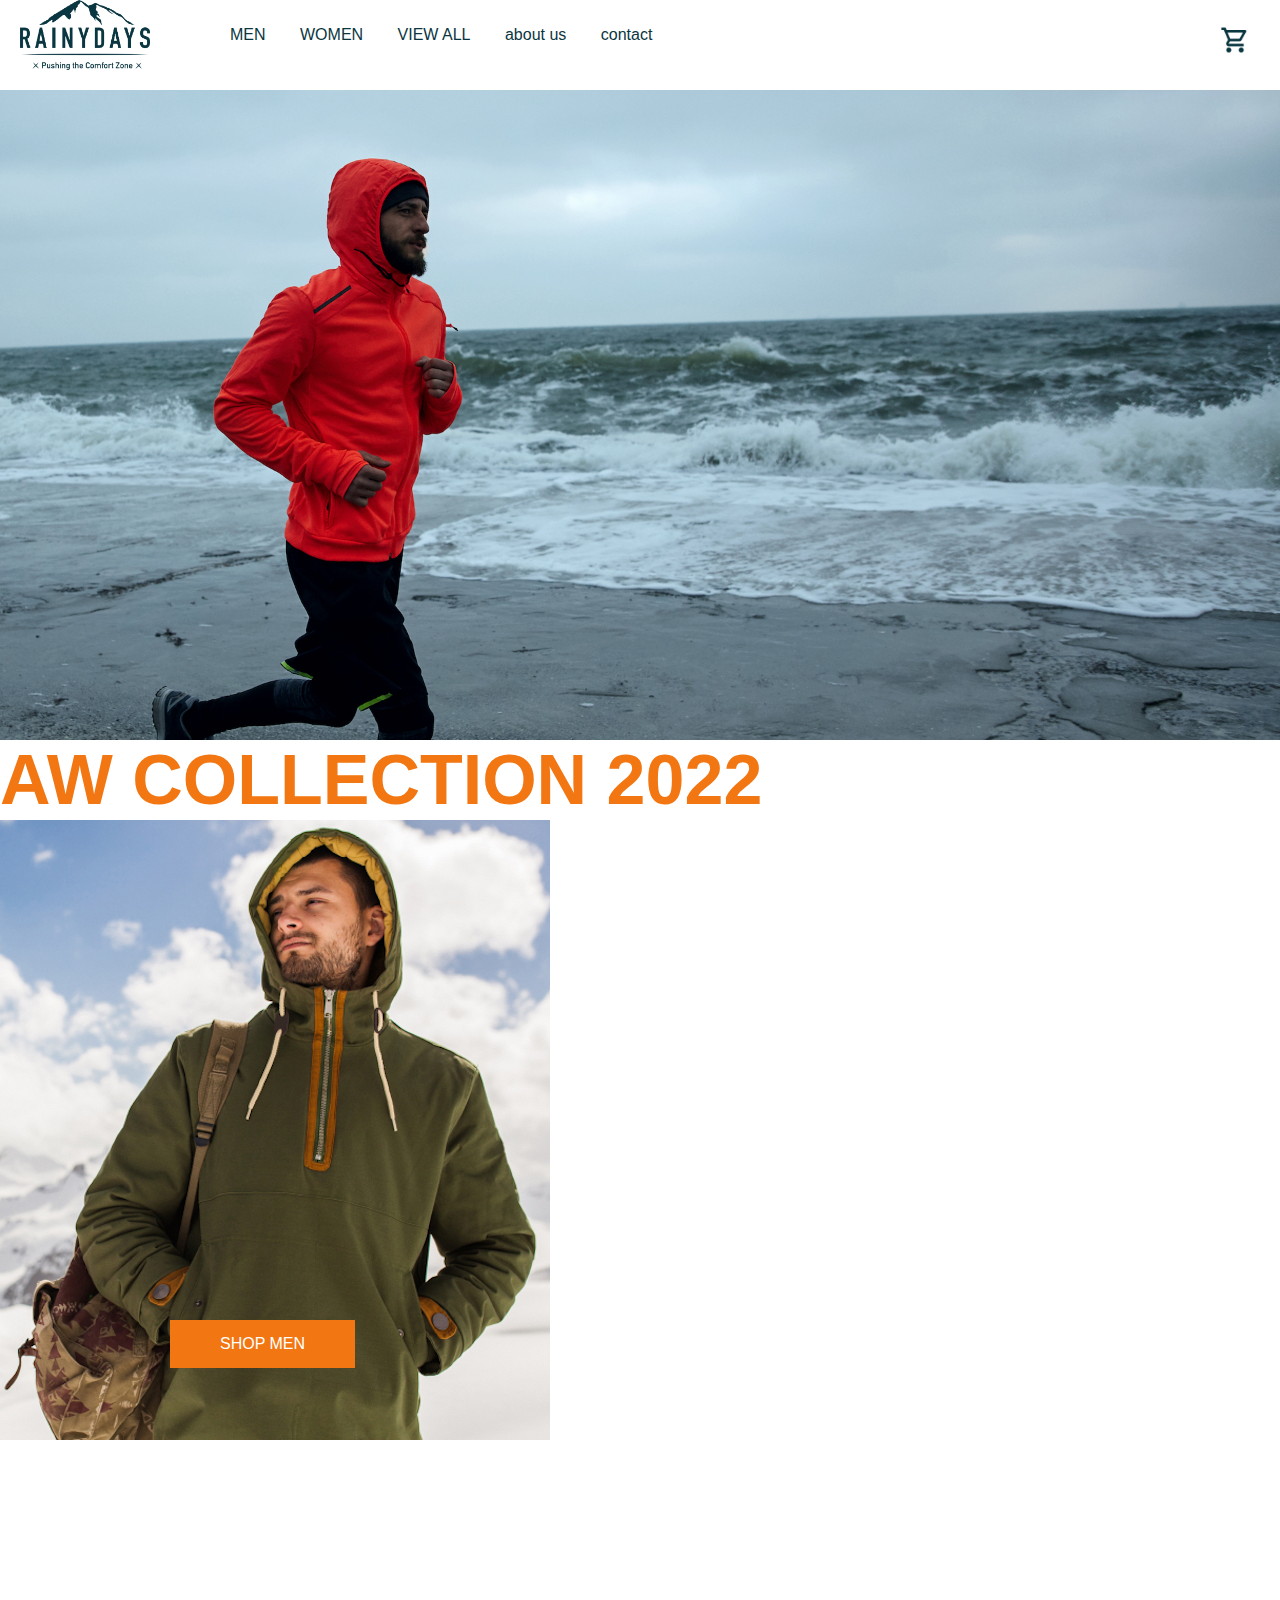
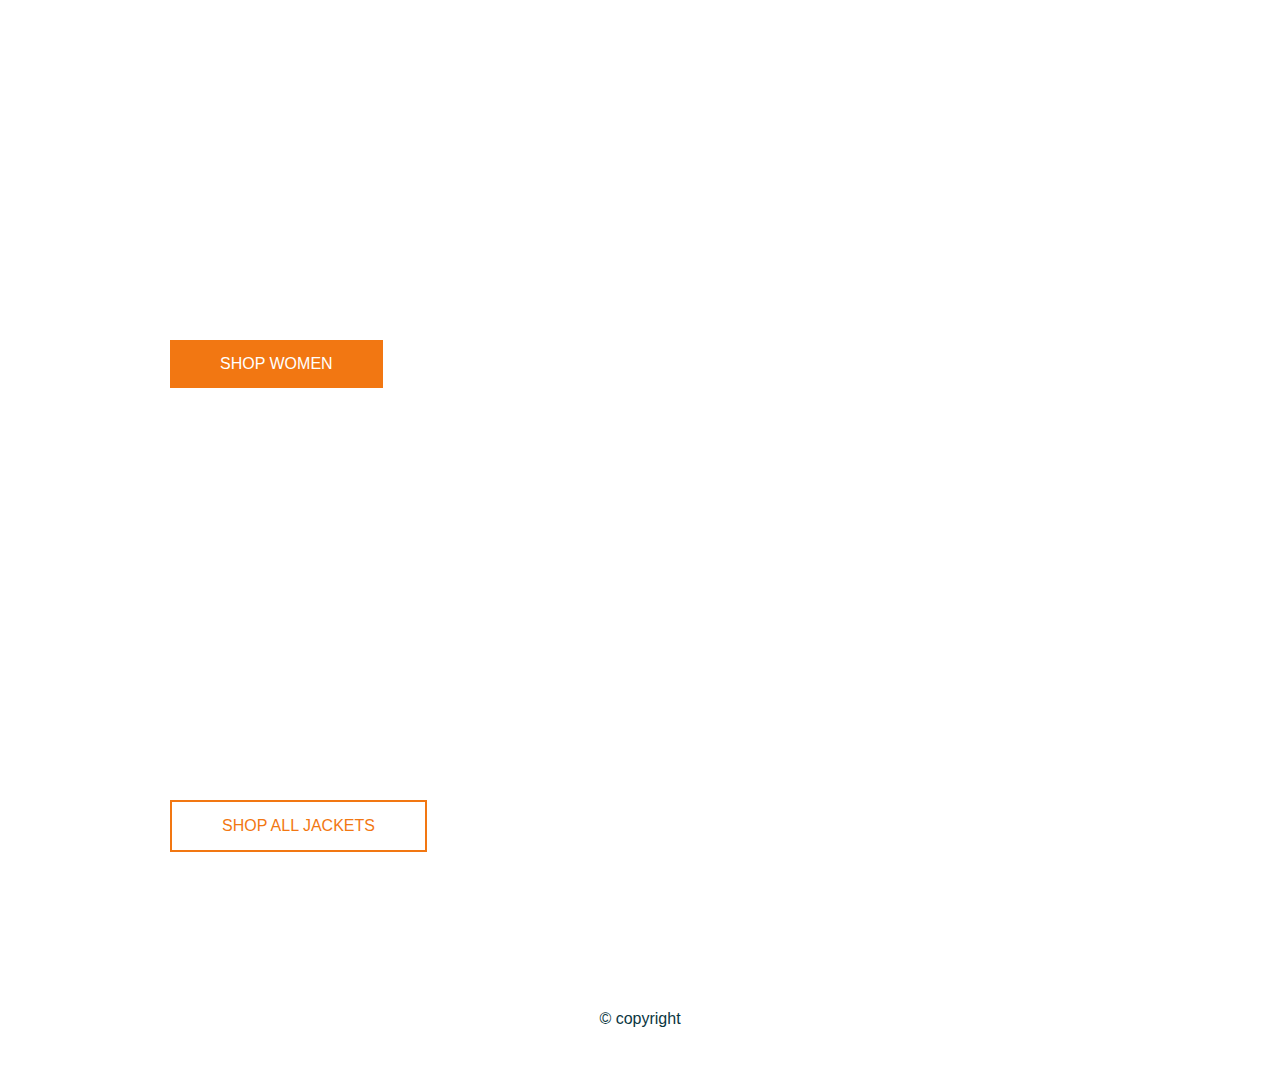
==== index.html @ 56044713 "added variables to stylesheet" ====
<!DOCTYPE html>
<html lang="en">
  <head>
    <meta charset="UTF-8" />
    <meta name="viewport" content="width=device-width, initial-scale=1.0" />
    <meta name="description" content="The homepage of Rainydays." />
    <link href="/css/index.css" rel="stylesheet" />

    <title>Rainydays | Home</title>
  </head>
  <body>
    <header class="smallheader">
      <input type="checkbox" id="menu-checkbox" />
      <label for="menu-checkbox" class="burgericon"></label>
        <div class="menu-line"></div>
        <div class="menu-line"></div>
        <div class="menu-line"></div>
      </div>
        <a class="nav-cart bigcart" href="shoppingcart.html"></a></nav>
             <a class="logosmall" href="index.html"></div>

      </div>
    </label>
      <nav class="navbar-big">
        <div>
          <a class="navlogo" href="index.html"></a>

        </div>
        <ul>
          <li><a class="logobar" href="men.html">MEN</a></li>
          <li><a class="logobar" href="women.html">WOMEN</a></li>
          <li><a class="logobar" href="alljackets.html">VIEW ALL</a></li>
          <li><a class="logobar" href="aboutus.html">about us</a></li>
          <li><a class="logobar" href="contact.html">contact</a></li>
        </ul>
      </nav>
    </header>
    <main>
      <section class="hero herosmall">
        <div class="hero-content">
          <a href="men.html" class="cta_hero1">SHOP MEN</a>
          <a href="women.html" class="cta_hero2">SHOP WOMEN</a>
        </div>
      </section>

      <h1>AW COLLECTION 2022</h1>
      <section class="container1">
        <div class="shop--men">
          <a href="men.html" class="cta__shop">SHOP MEN</a>
        </div>
        <div class="shop--women">
          <a href="women.html" class="cta__shop">SHOP WOMEN</a>
        </div>
        <div class="shop--all">
          <a href="alljackets.html" class="cta__shop small">SHOP ALL JACKETS</a>
        </div>
      </section>
    </main>
    <footer>&copy; copyright</footer>
  </body>
</html>
---- css/index.css ----
@font-face {
  font-family: "JejuGothic";
  src: url("../fonts/JejuGothic/jejugothic/JejuGothic-Regular.ttf")
    format("truetype");
}

ul {
  list-style-type: none;
}

nav li {
  display: inline-block;
  padding: 10px 30px 0px 0px;
}

nav {
  display: flex;
  overflow: auto;
  width: 100%;
}

header {
  font-size: 1rem;
  background-color: var(--white);
  min-width: var(--min-width);
  height: 90px;
  top: 10px;
}

header a {
  /*links in header*/
  color: var(--blue);
  background-color: var(--white);
  text-decoration: none;
}

nav a:hover {
  color: var(--orange);
}

.current {
  color: var(--orange);
}

.bigcart {
  background-image: url("../icons/icons8-shopping-cart-72\(@3x\).png");
  background-repeat: no-repeat;
  background-size: cover;
  height: 30px;
  width: 30px;
  position: absolute;
  right: 30px;
  top: 25px;
}

body {
  font-family: "JejuGothic", "Segoe UI", Tahoma, Geneva, Verdana, sans-serif;
  margin: 0px;
}

/*Home page - hero*/

.hero {
  background-image: url("../images/hero1.jpg");
  background-size: cover;
  background-repeat: none;
  height: 650px;
  min-width: 100%;
}

h1 {
  font-size: 70px;
  color: #f27712;
  min-width: 100%;
  margin: var(--margin);
}

.cta__shop,
.cta {
  /*cta for all cta-buttons*/
  background-color: #f27712;
  color: #fff;
  text-decoration: none;
  font-size: 1em;
  padding: 15px 50px 15px 50px;
}

.cta__shop {
  /*shop men women*/
  display: inline-block;
  margin-top: 500px;
  margin-left: 170px;
}

.container1 {
  width: 100%;
}

.shop--men {
  background-image: url("../images/menshop.jpg");
  background-repeat: var(--background-repeat);
  min-width: var(--min-width);
  height: 620px;
}

.shop--women {
  background-image: url("../images/womenshop_resized.png");
  background-repeat: var(--background-repeat);
  min-width: var(--min-width);
  height: 620px;
}

.shop--all {
  background-image: url("../images/alljackets1.jpg");
  background-size: cover;
  background-repeat: no-repeat;
  min-width: var(--min-width);
  height: 450px;
  margin: 10px 0px 50px 0px;
}

.small {
  margin-top: 330px;
  background-color: var(--white);
  color: var(--orange);
  border-style: solid;
  border-width: 0.3ch;
}

footer {
  display: block;
  max-width: 100%;
  padding: 40px;
  text-align: center;
  background-color: var(--white);
  color: var(--blue);
}

:root {
  --background-size: cover;
  --background-repeat: no-repeat;
  --height: 650px;
  --min-width: 100%;
  --min-height: auto;
  --blue: #0a3641;
  --white: #fff;
  --orange: #f27712;
}

/*mens productlist*/

.hero-mens {
  background-image: url("../images/menshop.jpg");
  background-size: var(--cover);
  background-repeat: var(--none);
  height: var(--height);
  min-width: var(--min-width);
}

.hero-womens {
  background-image: url("../images/womenshop_resized.png");
  background-size: var(--cover);
  background-repeat: var(--none);
  height: var(--height);
  min-width: var(--min-width);
}

.hero-alljackets {
  background-image: url("../images/products-all.jpg");
  background-size: contain;
  background-repeat: var(--none);
  height: var(--height);
  min-width: var(--min-width);
}

.productlist {
  display: grid;
  grid-template-columns: repeat(3, 1fr);
  gap: 1rem;
  max-width: 1000px;
  margin: 10px;
}

.mens-productlist h1 {
  grid-column: -1/1;
}

.mens-productlist img {
  min-width: var(--min-width);
  min-height: var(--min-height);
}

.flex-jacket {
  background-color: var(--white);
  width: 300px;
  height: 500px;
  border-style: groove;
  border-color: #0a36411c;
  padding: 20px;
}

.product-info {
  display: flex;
  margin: 0px 20px 30px 0px;
}

.view-button {
  padding: 15px 50px 15px 50px;
  display: inline-block;
  margin: 10px 40px 10px;
}

.product-info h2 {
  font-size: 16px;
  margin: 0px;
}

p {
  position: absolute;
  font-size: 12px;
  padding: 15px 0px;
}

/*mobile screen*/

@media screen and (max-width: 600px) {
  nav,
  #menu-checkbox {
    /*hamburger hidden menu*/
    display: none;
    position: fixed;
    background-color: var(--white);
  }

  #menu-checkbox:checked ~ nav {
    display: block;
    padding: 10px 30px 30px 30px;
    text-align: left;
  }

  nav {
    display: absolute;
    left: 0px;
    width: 200px;
    position: fixed;
  }

  nav a {
    display: block;
    background-color: var(--white);
    text-decoration: none;
    width: 100%;
    color: var(--blue);
  }

  /*burger-menu, logo, cart */
  .smallheader {
    position: fixed;
    padding: 10px 10px 20px 20px;
    height: 50px;
  }

  .burgericon {
    padding: 20px 10px;
  }

  .menu-line {
    /*burger menu*/
    width: 20px;
    height: 3px;
    background-color: var(--blue);
    margin-bottom: 4px;
    position: flex;
    display: block;
  }

  .nav-cart {
    background-image: url("../icons/icons8-shopping-cart-72\(@3x\).png");
    background-repeat: var(--background-repeat);
    background-size: var(--background-size);
    height: 30px;
    width: 30px;
    position: absolute;
    max-width: 100%;
    right: 90px;
    top: 25px;
  }

  .logosmall {
    background-image: url("../icons/RainyDays_logo1.png");
    background-color: var(--white);
    background-size: contain;
    background-repeat: var(--background-repeat);
    position: fixed;
    height: 70px;
    width: 100px;
    left: 190px;
    top: 20px;
  }

  .herosmall {
    background-image: url("../images/hero-small.jpg");
    min-height: 750px;
    min-width: var(--min-width);
  }

  .hero-content {
    display: block;
    top: 100px;
  }

  .cta_hero1 {
    background-color: #ffffff90;
    color: var(--blue);
    text-decoration: none;
    font-size: 1em;
    border-style: solid;
    border-color: var(--white);
    display: inline-block;
    padding: 20px 75px 20px 75px;
    margin: 600px 0px 0px 70px;
  }

  .cta_hero2 {
    background-color: #ffffff90;
    color: var(--blue);
    text-decoration: none;
    border-style: solid;
    border-color: var(--white);
    display: inline-block;
    font-size: 1em;
    padding: 20px 60px 20px 60px;
    margin: 20px 0px 0px 70px;
  }
}

/*mens jackets mobile*/

@media screen and (max-width: 600px) {
  .small-productlist {
    display: grid;
    grid-template-columns: repeat(1, 1fr);
    gap: 1rem;
    max-width: 100%;
    margin: 30px 0px 20px;
    padding: 60px;
  }
}

/*DESKTOP*/

@media (min-width: 600px) {
  /*navigation*/

  .navbar-big {
    background-color: var(--white);
    display: flex;
  }

  .navlogo {
    background-image: url("../icons/RainyDays_logo1.png");
    background-color: var(--white);
    background-size: contain;
    background-repeat: var(--background-repeat);
    height: 70px;
    width: 150px;
    margin: 0px 20px 0px;
  }

  .logosmall,
  .menu-line,
  .cta_hero1,
  .cta_hero2,
  #menu-checkbox,
  .hamburger-icon {
    display: none;
  }

  nav a {
    /*hover links*/
    display: block;
    min-width: var(--min-width);
  }
}
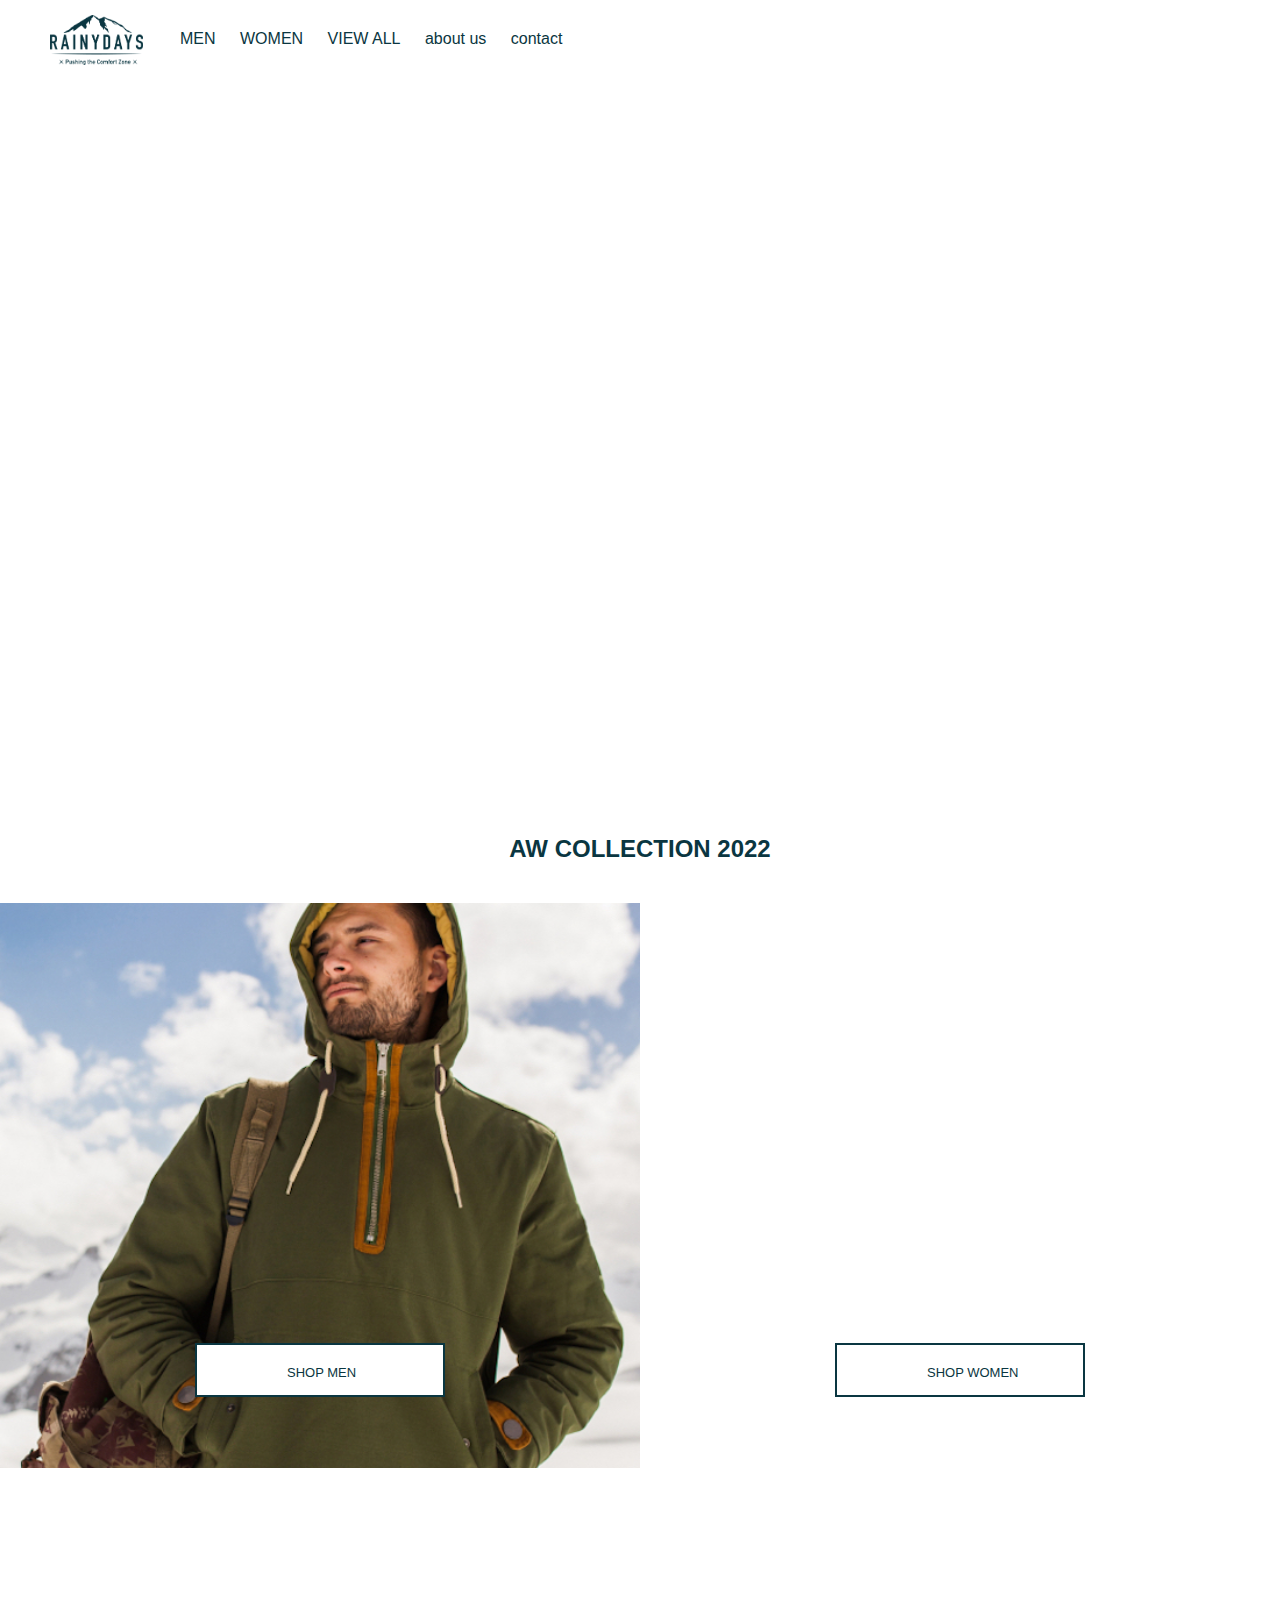
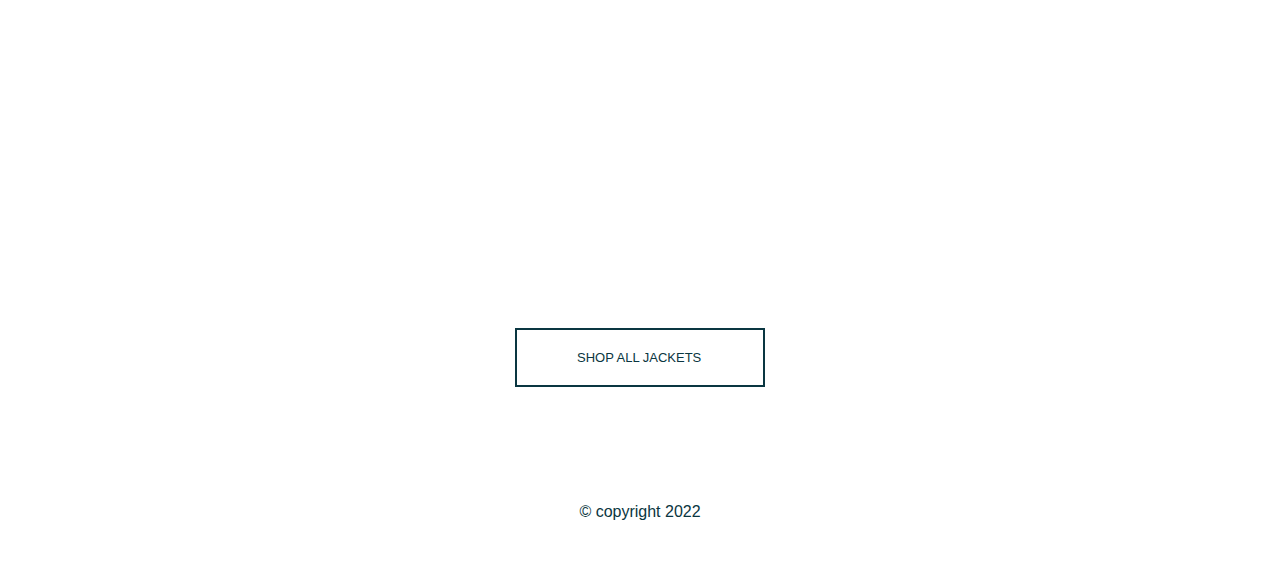
==== commit c3a94413: "update from review: center align titles" ====
--- a/index.html
+++ b/index.html
@@ -3,59 +3,56 @@
   <head>
     <meta charset="UTF-8" />
     <meta name="viewport" content="width=device-width, initial-scale=1.0" />
-    <meta name="description" content="The homepage of Rainydays." />
+    <meta name="description" content="The homepage of Rainydays" />
     <link href="/css/index.css" rel="stylesheet" />
 
     <title>Rainydays | Home</title>
   </head>
   <body>
-    <header class="smallheader">
-      <input type="checkbox" id="menu-checkbox" />
+    <header id="header-container" class="smallheader">
+      <input type="checkbox" id="menu-checkbox" />           
       <label for="menu-checkbox" class="burgericon"></label>
         <div class="menu-line"></div>
         <div class="menu-line"></div>
         <div class="menu-line"></div>
-      </div>
-        <a class="nav-cart bigcart" href="shoppingcart.html"></a></nav>
-             <a class="logosmall" href="index.html"></div>
-
-      </div>
-    </label>
-      <nav class="navbar-big">
-        <div>
-          <a class="navlogo" href="index.html"></a>
-
+</label> 
+<a class="logosmall" href="index.html"></a>        
+<a class="small-cart" href="../Rainydays_website_CA/ckeckout.html"></a>     
+      <nav id="navbar-main" class="navbar-small"> 
+        <div class="logo-container">
+          <a class="navlogo navlogo-big" href="index.html"></a>
         </div>
-        <ul>
-          <li><a class="logobar" href="men.html">MEN</a></li>
-          <li><a class="logobar" href="women.html">WOMEN</a></li>
-          <li><a class="logobar" href="alljackets.html">VIEW ALL</a></li>
-          <li><a class="logobar" href="aboutus.html">about us</a></li>
-          <li><a class="logobar" href="contact.html">contact</a></li>
+        <ul class="ul-big">
+          <li><a  href="men.html">MEN</a></li>
+          <li><a  href="women.html">WOMEN</a></li>
+          <li><a  href="alljackets.html">VIEW ALL</a></li>
+          <li><a  href="aboutus.html">about us</a></li>
+          <li><a  href="contact.html">contact</a></li>
         </ul>
       </nav>
     </header>
-    <main>
-      <section class="hero herosmall">
-        <div class="hero-content">
-          <a href="men.html" class="cta_hero1">SHOP MEN</a>
-          <a href="women.html" class="cta_hero2">SHOP WOMEN</a>
+    <main> 
+     <div class="slider-container">
+      <div class="slide slidebig" id="slide-1"></div>
+      <div class="slide slidebig" id="slide-2"></div>
+      <div class="slide slidebig" id="slide-3"></div> 
+          </div>
+      <div class="title">
+        <h1>AW COLLECTION 2022</h1>
+      </div>    
+      <section class="container1 big-container1">
+        <div class="shop--men shop-big1">
+          <a href="men.html" class="cta-shop big-ctashop cta-small">SHOP MEN</a>
         </div>
-      </section>
-
-      <h1>AW COLLECTION 2022</h1>
-      <section class="container1">
-        <div class="shop--men">
-          <a href="men.html" class="cta__shop">SHOP MEN</a>
-        </div>
-        <div class="shop--women">
-          <a href="women.html" class="cta__shop">SHOP WOMEN</a>
-        </div>
-        <div class="shop--all">
-          <a href="alljackets.html" class="cta__shop small">SHOP ALL JACKETS</a>
-        </div>
-      </section>
+        <div class="shop--women shop-big2">
+          <a href="women.html" class="cta-shop big-ctashop cta-small">SHOP WOMEN</a>
+        </div> 
+      </section>  
+        <div class="shop--all shop-big3">
+          <a href="alljackets.html" class="cta-shop shopall-big cta-small">SHOP ALL JACKETS</a>
+        </div> 
+      
     </main>
-    <footer>&copy; copyright</footer>
+    <footer id="main-footer">&copy; copyright 2022</footer>
   </body>
 </html>
--- a/css/index.css
+++ b/css/index.css
@@ -2,138 +2,6 @@
   font-family: "JejuGothic";
   src: url("../fonts/JejuGothic/jejugothic/JejuGothic-Regular.ttf")
     format("truetype");
-}
-
-ul {
-  list-style-type: none;
-}
-
-nav li {
-  display: inline-block;
-  padding: 10px 30px 0px 0px;
-}
-
-nav {
-  display: flex;
-  overflow: auto;
-  width: 100%;
-}
-
-header {
-  font-size: 1rem;
-  background-color: var(--white);
-  min-width: var(--min-width);
-  height: 90px;
-  top: 10px;
-}
-
-header a {
-  /*links in header*/
-  color: var(--blue);
-  background-color: var(--white);
-  text-decoration: none;
-}
-
-nav a:hover {
-  color: var(--orange);
-}
-
-.current {
-  color: var(--orange);
-}
-
-.bigcart {
-  background-image: url("../icons/icons8-shopping-cart-72\(@3x\).png");
-  background-repeat: no-repeat;
-  background-size: cover;
-  height: 30px;
-  width: 30px;
-  position: absolute;
-  right: 30px;
-  top: 25px;
-}
-
-body {
-  font-family: "JejuGothic", "Segoe UI", Tahoma, Geneva, Verdana, sans-serif;
-  margin: 0px;
-}
-
-/*Home page - hero*/
-
-.hero {
-  background-image: url("../images/hero1.jpg");
-  background-size: cover;
-  background-repeat: none;
-  height: 650px;
-  min-width: 100%;
-}
-
-h1 {
-  font-size: 70px;
-  color: #f27712;
-  min-width: 100%;
-  margin: var(--margin);
-}
-
-.cta__shop,
-.cta {
-  /*cta for all cta-buttons*/
-  background-color: #f27712;
-  color: #fff;
-  text-decoration: none;
-  font-size: 1em;
-  padding: 15px 50px 15px 50px;
-}
-
-.cta__shop {
-  /*shop men women*/
-  display: inline-block;
-  margin-top: 500px;
-  margin-left: 170px;
-}
-
-.container1 {
-  width: 100%;
-}
-
-.shop--men {
-  background-image: url("../images/menshop.jpg");
-  background-repeat: var(--background-repeat);
-  min-width: var(--min-width);
-  height: 620px;
-}
-
-.shop--women {
-  background-image: url("../images/womenshop_resized.png");
-  background-repeat: var(--background-repeat);
-  min-width: var(--min-width);
-  height: 620px;
-}
-
-.shop--all {
-  background-image: url("../images/alljackets1.jpg");
-  background-size: cover;
-  background-repeat: no-repeat;
-  min-width: var(--min-width);
-  height: 450px;
-  margin: 10px 0px 50px 0px;
-}
-
-.small {
-  margin-top: 330px;
-  background-color: var(--white);
-  color: var(--orange);
-  border-style: solid;
-  border-width: 0.3ch;
-}
-
-footer {
-  display: block;
-  max-width: 100%;
-  padding: 40px;
-  text-align: center;
-  background-color: var(--white);
-  color: var(--blue);
 }
 
 :root {
@@ -142,19 +10,246 @@
   --height: 650px;
   --min-width: 100%;
   --min-height: auto;
+  --max-height: auto;
+  --max-width: 100%;
   --blue: #0a3641;
   --white: #fff;
-  --orange: #f27712;
-}
-
-/*mens productlist*/
-
-.hero-mens {
+  --green: #a99e66;
+  --border-style: groove;
+  --box-sizing: border-box;
+  --text-decoration: none;
+}
+
+/*Hover effect from https://stackoverflow.com/questions/13781208/making-ahref-from-a-div*/
+
+ul {
+  list-style-type: none;
+  margin: 20px 0px 0px 0px;
+}
+
+#navbar-main {
+  background-color: var(--white);
+  box-sizing: var(--box-sizing);
+  position: fixed;
+  padding-bottom: 10px;
+}
+
+li {
+  display: inline-block;
+  padding: 10px 20px 0px 0px;
+}
+
+nav {
+  left: 0px;
+  position: fixed;
+  display: flex;
+  width: var(--min-width);
+}
+
+#header-container {
+  font-size: 1rem;
+  box-sizing: border-box;
+  width: 100%;
+  max-height: 10px;
+}
+
+header {
+  background-color: var(--white);
+  min-height: 85px;
+  min-width: var(--min-width);
+}
+
+header a {
+  /*links in header*/
+  color: var(--blue);
+  text-decoration: var(--text-decoration);
+}
+
+nav a:hover {
+  color: var(--green);
+}
+
+.current {
+  color: var(--green);
+}
+
+body {
+  font-family: "JejuGothic", "Segoe UI", Tahoma, Geneva, Verdana, sans-serif;
+  margin: auto;
+  max-width: var(--max-width);
+}
+
+h1 {
+  box-sizing: var(--box-sizing);
+  display: inline-block;
+  text-align: center;
+  font-size: 1.5em;
+  color: var(--blue);
+  padding: 10px;
+}
+
+/*Home page - hero*/
+
+/*slider learned from css-tricks*/
+
+.slider-container {
+  max-width: var(--max-width);
+  height: 700px;
+  display: flex;
+  overflow-y: auto;
+  scroll-snap-type: x mandatory;
+}
+
+.slide {
+  max-width: var(--max-width);
+  flex-shrink: 0;
+  height: 600px;
+  scroll-snap-align: start;
+  margin-top: 70px;
+}
+
+#slide-1 {
+  background-image: url("../images/manrunning.jpg");
+  background-size: var(--background-size);
+  background-repeat: var(--background-repeat);
+  box-sizing: var(--box-sizing);
+  height: 700px;
+  background-position: top 0px right 85%;
+  width: 100%;
+}
+
+#slide-2 {
+  background-image: url("../images/hero-2.jpg");
+  background-size: cover;
+  background-repeat: var(--background-repeat);
+  box-sizing: var(--box-sizing);
+  height: 700px;
+  background-position: bottom 0px left 10%;
+  width: 100%;
+}
+
+#slide-3 {
+  background-image: url("../images/hero-3.jpg");
+  background-size: cover;
+  background-repeat: var(--background-repeat);
+  box-sizing: var(--box-sizing);
+  height: 700px;
+  background-position: bottom 80% right 10%;
+  width: 100%;
+}
+
+.view-button,
+.cta-shop,
+.cta {
+  /*cta for all cta-buttons*/
+  background-color: var(--white);
+  box-sizing: var(--box-sizing);
+  color: var(--blue);
+  border-style: solid;
+  border-width: 0.3ch;
+  text-decoration: none;
+  min-width: 250px;
+  max-width: 250px;
+}
+
+.big-ctashop,
+.cta-shop {
+  display: inline-block;
+  font-size: 13px;
+  padding: 20px 10px 30px 80px;
+  margin: 430px 150px;
+}
+
+.complete-cta {
+  display: flex;
+  margin: 70px auto;
+}
+
+#main-footer {
+  box-sizing: var(--box-sizing);
+  max-width: var(--min-width);
+  padding: 50px;
+  text-align: center;
+  background-color: var(--white);
+  color: var(--blue);
+}
+
+.shop--all,
+.shop--women,
+.shop--men {
+  display: flex;
   background-image: url("../images/menshop.jpg");
-  background-size: var(--cover);
-  background-repeat: var(--none);
-  height: var(--height);
-  min-width: var(--min-width);
+  background-repeat: var(--background-repeat);
+  background-size: var(--background-size);
+  width: 100%;
+  height: 565px;
+}
+
+.shop--women {
+  background-image: url("../images/womenshop_resized.jpg");
+  margin: 0px 0px 20px 0px;
+  box-sizing: var(--box-sizing);
+}
+
+.shop--all {
+  background-image: url("../images/alljackets1.jpg");
+  background-size: var(--background-size);
+  background-position: top 20% left 40%;
+}
+
+/*productlist*/
+
+.alljackets-hero-productlist,
+.woman-hero-productlist,
+.man-hero-productlist {
+  background-image: url("../images/manrunning.jpg");
+  background-size: var(--background-size);
+  background-repeat: var(--background-repeat);
+  height: 700px;
+  max-width: 100%;
+  background-position: top 70px left 20%;
+  display: flex;
+  flex-direction: column;
+  align-items: center;
+  justify-content: center;
+}
+
+.womanhero-big,
+.woman-hero-productlist {
+  background-image: url("../images/hero-3.jpg");
+  max-height: 700px;
+  background-size: var(--background-size);
+  background-position: top 0% left 20%;
+  max-width: var(--max-width);
+}
+
+.allhero-big,
+.alljackets-hero-productlist {
+  background-image: url("../images/hero-2.jpg");
+  max-height: 1000px;
+  background-position: top 50% left 20%;
+  max-width: var(--max-width);
+  min-height: 700px;
+}
+
+.product-hero-content {
+  color: var(--white);
+  display: inline-block;
+  box-sizing: var(--box-sizing);
+  padding: 450px 0px 0px 0px;
+  display: flex;
+  flex-direction: column;
+  justify-content: center;
+  align-items: center;
+}
+
+.product-hero-info_text {
+  box-sizing: var(--box-sizing);
+  display: inline-block;
+  max-width: 85%;
+  background-color: var(--blue);
+  padding: 15px 25px 10px 20px;
+  color: var(--white);
 }
 
 .hero-womens {
@@ -166,65 +261,326 @@
 }
 
 .hero-alljackets {
-  background-image: url("../images/products-all.jpg");
-  background-size: contain;
+  background-image: url("../images/hero3.jpg");
+  background-size: var(--background-size);
   background-repeat: var(--none);
   height: var(--height);
   min-width: var(--min-width);
 }
 
-.productlist {
-  display: grid;
-  grid-template-columns: repeat(3, 1fr);
-  gap: 1rem;
-  max-width: 1000px;
-  margin: 10px;
-}
-
-.mens-productlist h1 {
-  grid-column: -1/1;
-}
-
-.mens-productlist img {
-  min-width: var(--min-width);
-  min-height: var(--min-height);
-}
-
+.products-header {
+  box-sizing: var(--box-sizing);
+  margin: 0px 20px;
+}
+
+.image-jackets {
+  display: inline-block;
+  height: auto;
+  max-width: 200px;
+  box-sizing: var(--box-sizing);
+  margin: 10px 0px 0px 50px;
+}
+
+/*product content*/
 .flex-jacket {
   background-color: var(--white);
-  width: 300px;
-  height: 500px;
+  height: 600px;
+  max-width: var(--max-width);
   border-style: groove;
-  border-color: #0a36411c;
-  padding: 20px;
-}
-
-.product-info {
-  display: flex;
-  margin: 0px 20px 30px 0px;
+  border-color: var(--green);
+  margin: 0px 10px 0px 10px;
+  padding: 30px 0px 0px 40px;
+}
+
+.flex-jacket:hover {
+  box-shadow: #a99e66;
+  border-style: solid;
+  border-color: #f27712;
+}
+
+.product-info__h2 {
+  text-align: left;
+  font-size: 12px;
+  text-align: left;
 }
 
 .view-button {
-  padding: 15px 50px 15px 50px;
-  display: inline-block;
-  margin: 10px 40px 10px;
-}
-
-.product-info h2 {
-  font-size: 16px;
-  margin: 0px;
+  padding: 15px 0px 15px 70px;
+  margin: 30px 50px 40px 0px;
+  display: inline-block;
+  font-size: 15px;
 }
 
 p {
-  position: absolute;
   font-size: 12px;
-  padding: 15px 0px;
+  display: inline-block;
+  text-align: left;
+}
+
+/*site spesific*/
+
+.spesific-container {
+  display: flex;
+  flex-direction: column;
+  box-sizing: var(--box-sizing);
+  height: 800px;
+  max-width: 300px;
+  margin: 0 auto 30px;
+}
+
+.cart-info,
+.spesific-info h2 {
+  padding: 10px 0px 0px 0px;
+}
+
+.spesific-cta {
+  width: 120px;
+  display: inline-block;
+  box-sizing: var(--box-sizing);
+  margin: 20px auto 40px;
+}
+
+/*shopping cart*/
+
+p {
+  text-align: left;
+}
+
+.nav-icon-3,
+.nav-icon-2,
+.nav-icon-1 {
+  background-image: url("../icons/shopping_dot.png");
+  width: 250px;
+  height: 100px;
+  background-size: contain;
+  background-repeat: var(--background-repeat);
+  display: flex;
+  margin: 150px auto 0px auto;
+}
+
+.shopping-form {
+  padding: 10px;
+  width: 200px;
+  height: 600px;
+}
+
+.cart-container {
+  display: flex;
+  box-sizing: var(--box-sizing);
+  flex-direction: row;
+  max-width: 600px;
+  max-height: auto;
+  border-style: groove;
+  margin: 0 auto;
+  padding-top: 20px;
+}
+
+.cart-image {
+  background-image: url("../images/RainyDays_1jacket.jpg");
+  background-size: contain;
+  background-repeat: var(--background-repeat);
+  width: 700px;
+  height: 200px;
+  margin: 20px;
+}
+
+.cart-info h2 p {
+  max-width: 80px;
+}
+
+.qty,
+.product {
+  margin: 30px 10px 0px 80px;
+  padding: 0px 10px 0px 10px;
+}
+
+.cart-cta {
+  box-sizing: var(--box-sizing);
+  display: flex;
+  margin: 20px auto;
+  padding: 20px 0px 20px 50px;
+  font-size: 12px;
+}
+
+/*checkout*/
+
+.nav-icon-2 {
+  background-image: url("../icons/payment_dot.png");
+}
+
+.checkout-header h1 {
+  box-sizing: var(--box-sizing);
+  margin: 0px 10px 10px 10px;
+}
+
+.checkout-container {
+  display: flex;
+  flex-direction: column;
+  max-width: 300px;
+  max-height: auto;
+  border-style: var(--border-style);
+  border-color: var(--green);
+  align-items: center;
+  margin: 0 auto;
+}
+
+.checkout-form {
+  display: flex;
+  flex-direction: column;
+  border: none;
+  max-width: 600px;
+  margin: 20px auto;
+}
+
+.checkout-phurcase {
+  box-sizing: var(--box-sizing);
+  max-width: var(--max-width);
+  margin: 10px 10px 10px 10px;
+  padding: 10px 10px 10px 10px;
+}
+
+.submit {
+  display: flex;
+  flex-direction: row;
+  padding: 10px 10px;
+  margin: 0 auto;
+  max-width: 50%;
+}
+
+/*Checkout Success order complete*/
+
+.nav-icon-3 {
+  background-image: url("../icons/complete_dot.png");
+}
+
+.check-icon,
+.success-biglogo {
+  background-image: url("../icons/RainyDays_logo1.png");
+  opacity: 100%;
+  background-size: contain;
+  background-repeat: var(--background-repeat);
+  height: 100px;
+  width: 200px;
+  box-sizing: var(--box-sizing);
+  margin: 30px auto 0px;
+}
+
+.success-content {
+  display: grid;
+  box-sizing: var(--box-sizing);
+  max-width: 500px;
+  text-align: center;
+  margin: 0 auto;
+}
+
+.check-icon {
+  background-image: url("../icons/check.png");
+  opacity: 100%;
+  width: 50px;
+  height: 50px;
+  margin: 60px auto;
+}
+
+.success-text h2 p {
+  margin: 0 auto;
+  padding: 0px 0px 100px 10px;
+}
+
+.success-cta {
+  margin: 60px auto 60px;
+  display: inline-block;
+  text-align: center;
+  box-sizing: var(--box-sizing);
+  padding: 20px 30px 20px 30px;
+}
+
+/*contact us*/
+
+.contact-message,
+.contact-form {
+  display: flex;
+  flex-direction: column;
+  max-width: 600px;
+  border-style: none;
+  margin: 0 auto;
+}
+
+.contact-message {
+  display: flex;
+  box-sizing: var(--box-sizing);
+  max-width: 600px;
+  margin: 0 auto;
+}
+
+.contact-content1 {
+  display: flex;
+  flex-direction: column;
+  align-items: center;
+  background-color: #0a36411b;
+}
+
+.h3,
+.products__h1,
+.title,
+.message-header {
+  text-align: center;
+  margin-top: 40px;
+  margin-bottom: 30px;
+  color: var(--blue);
+  display: flex;
+  flex-direction: column;
+  justify-content: center;
+  align-items: center;
+}
+
+.img-map {
+  background-image: url("../images/map.jpg");
+  background-size: var(--background-size);
+  background-repeat: var(--background-repeat);
+  min-height: 500px;
+  max-width: var(--max-width);
+  background-position: top 10px left 75%;
+  margin-right: 10px;
+  margin-left: 10px;
+}
+
+.store-info {
+  background-image: url("../images/store-info.svg");
+  background-size: contain;
+  background-repeat: var(--background-repeat);
+  min-height: 250px;
+  max-width: 100%;
+  margin: 50px 0px 0px 0px;
+  background-position: 60%;
+}
+
+/*about us*/
+
+.about-img {
+  background-image: url("../images/aiguille-du-grepon-mont-blanc-massif\(1\).jpg");
+  background-size: var(--background-size);
+  background-repeat: var(--background-repeat);
+  box-sizing: var(--box-sizing);
+  background-position: top 20px right 85%;
+  display: flex;
+  height: 900px;
+  width: 100%;
+}
+
+.about-info {
+  margin: 300px auto;
+  max-width: 500px;
+  height: 400px;
+  background-color: rgba(255, 255, 255, 0.831);
+  padding: 50px 30px 40px 40px;
+  color: var(--blue);
 }
 
 /*mobile screen*/
 
-@media screen and (max-width: 600px) {
+@media screen and (min-width: 300px) and (max-width: 600px) {
   nav,
+  #navbar-main,
   #menu-checkbox {
     /*hamburger hidden menu*/
     display: none;
@@ -238,26 +594,24 @@
     text-align: left;
   }
 
-  nav {
-    display: absolute;
-    left: 0px;
+  /*burger-menu, logo, cart */
+
+  nav li {
+    display: block;
+    padding: 10px;
+  }
+
+  .navbar-small {
+    display: block;
+    position: absolute;
     width: 200px;
-    position: fixed;
-  }
-
-  nav a {
-    display: block;
-    background-color: var(--white);
-    text-decoration: none;
-    width: 100%;
-    color: var(--blue);
-  }
-
-  /*burger-menu, logo, cart */
+    margin: 20px 0px;
+  }
+
   .smallheader {
     position: fixed;
-    padding: 10px 10px 20px 20px;
-    height: 50px;
+    padding: 10px 0px 20px 20px;
+    height: 40px;
   }
 
   .burgericon {
@@ -270,20 +624,7 @@
     height: 3px;
     background-color: var(--blue);
     margin-bottom: 4px;
-    position: flex;
     display: block;
-  }
-
-  .nav-cart {
-    background-image: url("../icons/icons8-shopping-cart-72\(@3x\).png");
-    background-repeat: var(--background-repeat);
-    background-size: var(--background-size);
-    height: 30px;
-    width: 30px;
-    position: absolute;
-    max-width: 100%;
-    right: 90px;
-    top: 25px;
   }
 
   .logosmall {
@@ -294,56 +635,87 @@
     position: fixed;
     height: 70px;
     width: 100px;
-    left: 190px;
-    top: 20px;
-  }
-
-  .herosmall {
-    background-image: url("../images/hero-small.jpg");
-    min-height: 750px;
-    min-width: var(--min-width);
-  }
-
-  .hero-content {
-    display: block;
-    top: 100px;
-  }
-
-  .cta_hero1 {
-    background-color: #ffffff90;
+    left: 140px;
+    top: 10px;
+    margin: 0px auto;
+  }
+
+  .cta-small {
+    margin: 450px auto;
+    padding: 20px 0px 30px 70px;
+  }
+
+  /*shop men, shop women, shop all jackets*/
+
+  .container1 {
+    box-sizing: border-box;
+    max-width: var(--max-width);
+  }
+
+  /*productlist mobile*/
+
+  a.small-productlist {
+    display: inline-block;
+    max-width: var(--max-width);
+    text-decoration: none;
     color: var(--blue);
-    text-decoration: none;
-    font-size: 1em;
-    border-style: solid;
-    border-color: var(--white);
-    display: inline-block;
-    padding: 20px 75px 20px 75px;
-    margin: 600px 0px 0px 70px;
-  }
-
-  .cta_hero2 {
-    background-color: #ffffff90;
-    color: var(--blue);
-    text-decoration: none;
-    border-style: solid;
-    border-color: var(--white);
-    display: inline-block;
-    font-size: 1em;
-    padding: 20px 60px 20px 60px;
-    margin: 20px 0px 0px 70px;
-  }
-}
-
-/*mens jackets mobile*/
-
-@media screen and (max-width: 600px) {
-  .small-productlist {
+  }
+
+  .small-jackets {
+    box-sizing: border-box;
+    max-width: var(--max-width);
+    margin: 0 auto;
+  }
+
+  .woman-hero-productlist {
+    background-size: cover;
+    background-repeat: var(--background-repeat);
+    box-sizing: var(--box-sizing);
+    height: 800px;
+    background-position: top 50% right 10%;
+    width: 100%;
+  }
+
+  /*shopping cart*/
+
+  .small-nav-icon {
+    width: 250px;
+    height: 60px;
+    margin: 100px 100px 0px;
+  }
+
+  .small-cart-container {
     display: grid;
-    grid-template-columns: repeat(1, 1fr);
-    gap: 1rem;
-    max-width: 100%;
-    margin: 30px 0px 20px;
-    padding: 60px;
+    box-sizing: var(--box-sizing);
+    max-height: 700px;
+    max-width: 300px;
+  }
+
+  .small-cart-image {
+    max-width: 200px;
+    margin: 0 auto;
+  }
+
+  .small-cartinfo {
+    max-width: 250px;
+    margin: 0 auto;
+  }
+
+  .small-qty,
+  .small-product {
+    margin: 5px 100px;
+    padding: 0px 10px 0px 10px;
+  }
+
+  /*about us*/
+
+  .small-aboutus-header {
+    margin: 100px 0px 0px 0px;
+  }
+
+  .aboutinfo-small {
+    width: 250px;
+    height: 400px;
   }
 }
 
@@ -351,20 +723,21 @@
 
 @media (min-width: 600px) {
   /*navigation*/
-
-  .navbar-big {
-    background-color: var(--white);
-    display: flex;
-  }
 
   .navlogo {
     background-image: url("../icons/RainyDays_logo1.png");
     background-color: var(--white);
     background-size: contain;
     background-repeat: var(--background-repeat);
-    height: 70px;
-    width: 150px;
-    margin: 0px 20px 0px;
+    width: 40px;
+    display: flex;
+    margin: 0px 50px 0px;
+  }
+
+  .ul-big {
+    box-sizing: border-box;
+    display: block;
+    max-width: 80%;
   }
 
   .logosmall,
@@ -378,7 +751,121 @@
 
   nav a {
     /*hover links*/
-    display: block;
     min-width: var(--min-width);
   }
-}
+
+  .logo-container {
+    display: inline-block;
+  }
+
+  .navlogo-big {
+    box-sizing: var(--box-sizing);
+    height: 50px;
+    margin-top: 15px;
+  }
+
+  .slidebig {
+    margin: 0;
+  }
+
+  .cta-alljackets {
+    display: inline-block;
+    padding: 20px 0px 20px 50px;
+    margin: 450px 0px 0px 250px;
+    font-size: 12px;
+  }
+
+  .title h1 {
+    box-sizing: var(--box-sizing);
+    display: inline-block;
+    align-items: center;
+    margin: 0 auto;
+    max-width: var(--max-width);
+    min-height: auto;
+  }
+
+  /*shop men, women all jackets*/
+
+  .big-container1 {
+    display: grid;
+    grid-template-columns: repeat(2, 50%);
+    max-width: var(--max-width);
+  }
+
+  .shop-big1 {
+    box-sizing: var(--box-sizing);
+    background-position: top 20% left 80%;
+    max-width: var(--max-width);
+    max-height: auto;
+  }
+
+  .shop-big2 {
+    box-sizing: var(--box-sizing);
+    max-width: var(--max-width);
+    background-position: top 30% right 40%;
+    background-size: var(--background-size);
+  }
+
+  .shop-big3 {
+    box-sizing: var(--box-sizing);
+    display: inline-block;
+    max-width: var(--max-width);
+    max-height: auto;
+    margin: 0;
+  }
+
+  .big-ctashop {
+    box-sizing: var(--box-sizing);
+    padding: 20px 0px 30px 90px;
+    margin: 440px auto;
+  }
+
+  .shopall-big {
+    box-sizing: var(--box-sizing);
+    display: flex;
+    padding: 20px 60px 20px;
+    margin: 440px auto;
+  }
+
+  /*productlist jackets*/
+
+  .womanhero-big,
+  .manhero-big {
+    box-sizing: var(--box-sizing);
+    max-width: var(--max-width);
+    max-height: 700px;
+    background-position: bottom 85% right 0%;
+    margin: 0px;
+  }
+
+  .productlist {
+    box-sizing: var(--box-sizing);
+    display: flex;
+    text-decoration: none;
+    max-width: var(--max-width);
+    height: auto;
+    color: var(--blue);
+    margin: 20 auto;
+  }
+
+  .jacket-container {
+    box-sizing: var(--box-sizing);
+    max-width: var(--max-width);
+  }
+
+  .jackets {
+    display: inline-block;
+    max-width: var(--max-width);
+    margin: 0 auto;
+  }
+
+  .flex-jacket {
+    box-sizing: var(--box-sizing);
+    display: inline-block;
+    background-color: var(--white);
+    height: 600px;
+    max-width: var(--max-width);
+    border-style: groove;
+    border-color: var(--green);
+  }
+}
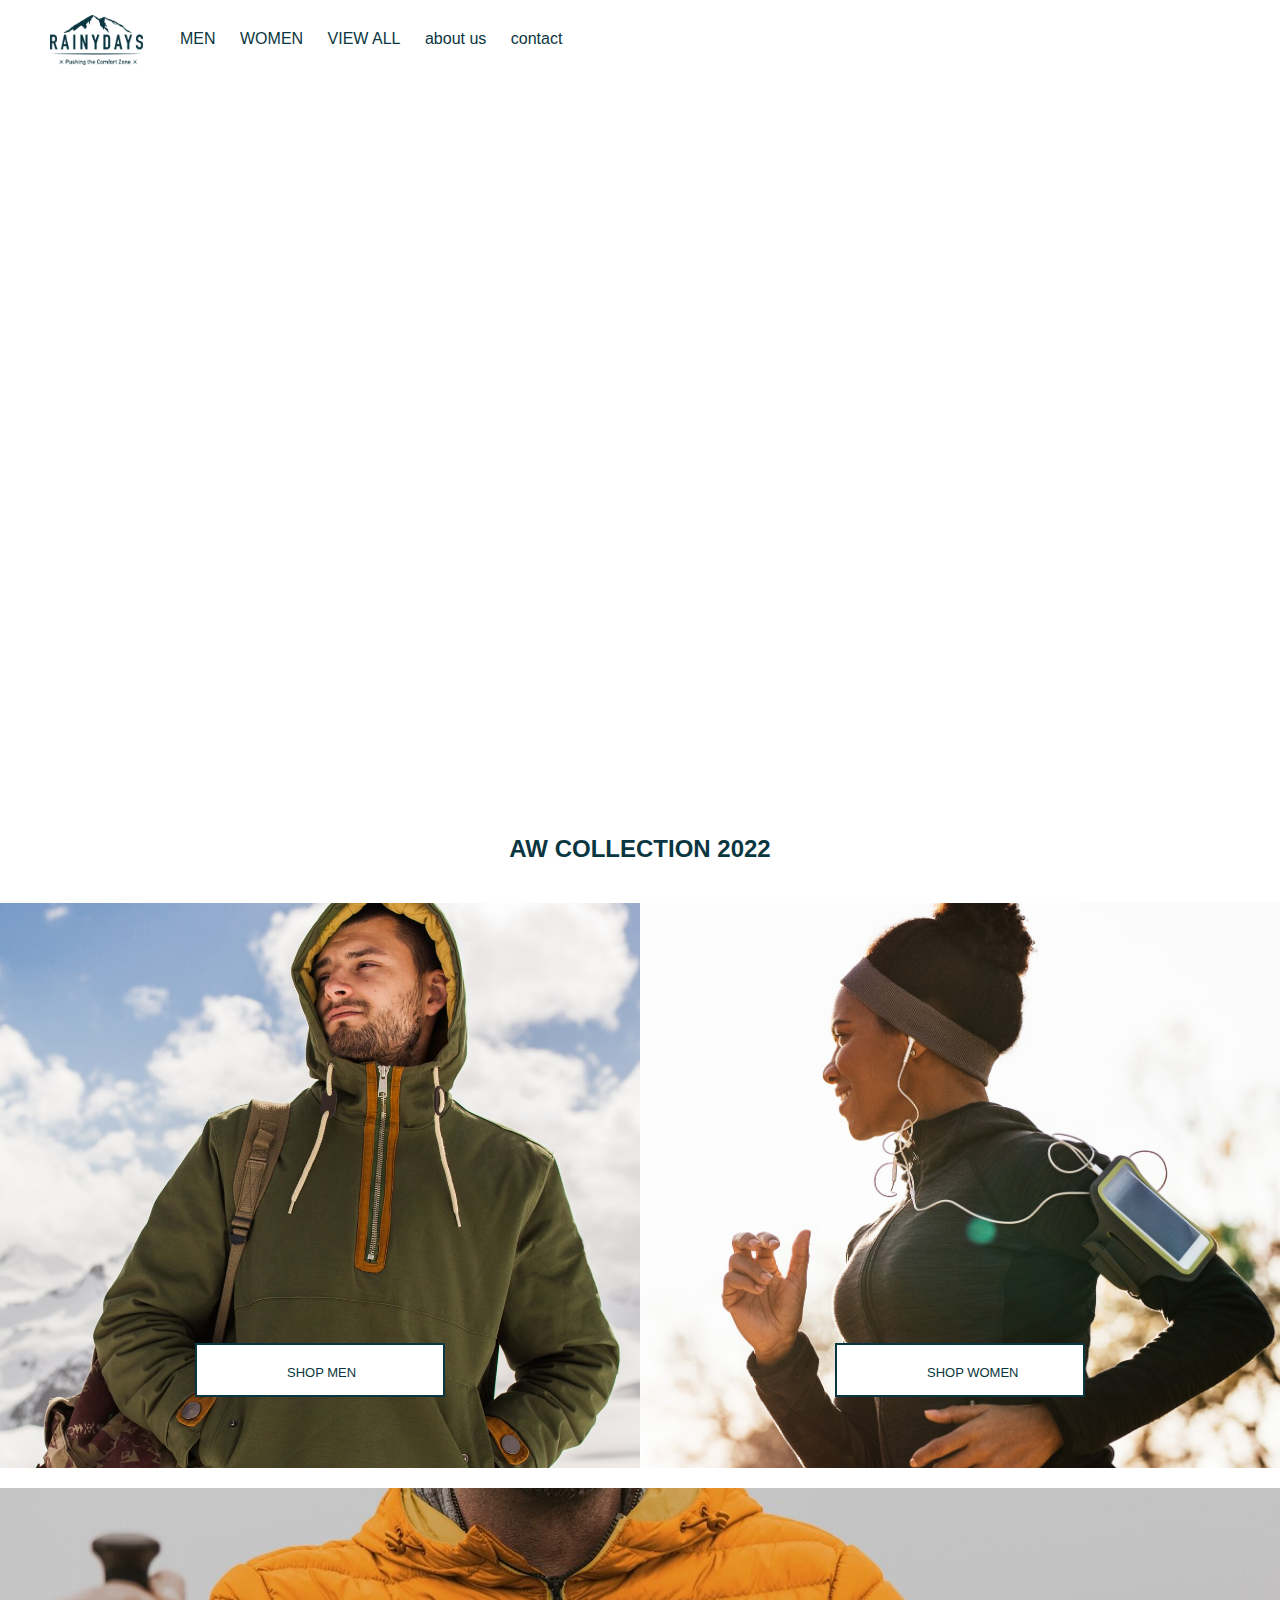
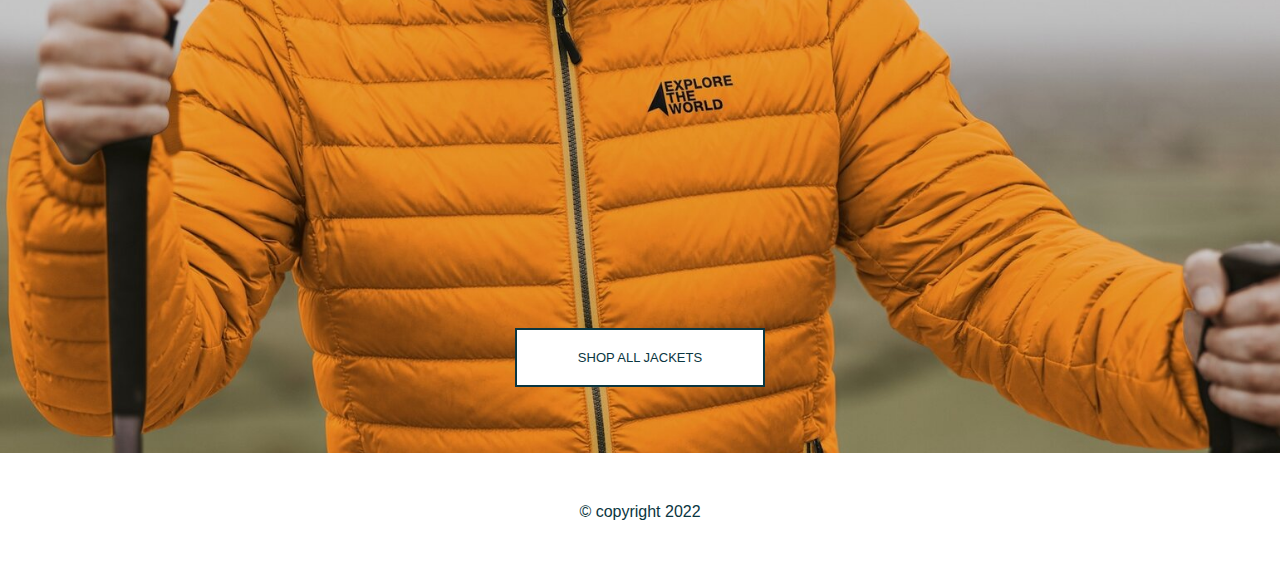
==== commit e5e82f9f: "label attribute" ====
--- a/index.html
+++ b/index.html
@@ -10,48 +10,51 @@
   </head>
   <body>
     <header id="header-container" class="smallheader">
-      <input type="checkbox" id="menu-checkbox" />           
-      <label for="menu-checkbox" class="burgericon"></label>
+      <input type="checkbox" id="menu-checkbox" />
+      <label for="menu-checkbox" class="burgericon">
         <div class="menu-line"></div>
         <div class="menu-line"></div>
         <div class="menu-line"></div>
-</label> 
-<a class="logosmall" href="index.html"></a>        
-<a class="small-cart" href="../Rainydays_website_CA/ckeckout.html"></a>     
-      <nav id="navbar-main" class="navbar-small"> 
+      </label>
+      <a class="logosmall" href="index.html"></a>
+      <a class="small-cart" href="../Rainydays_website_CA/ckeckout.html"></a>
+      <nav id="navbar-main" class="navbar-small">
         <div class="logo-container">
           <a class="navlogo navlogo-big" href="index.html"></a>
         </div>
         <ul class="ul-big">
-          <li><a  href="men.html">MEN</a></li>
-          <li><a  href="women.html">WOMEN</a></li>
-          <li><a  href="alljackets.html">VIEW ALL</a></li>
-          <li><a  href="aboutus.html">about us</a></li>
-          <li><a  href="contact.html">contact</a></li>
+          <li><a href="men.html">MEN</a></li>
+          <li><a href="women.html">WOMEN</a></li>
+          <li><a href="alljackets.html">VIEW ALL</a></li>
+          <li><a href="aboutus.html">about us</a></li>
+          <li><a href="contact.html">contact</a></li>
         </ul>
       </nav>
     </header>
-    <main> 
-     <div class="slider-container">
-      <div class="slide slidebig" id="slide-1"></div>
-      <div class="slide slidebig" id="slide-2"></div>
-      <div class="slide slidebig" id="slide-3"></div> 
-          </div>
+    <main>
+      <div class="slider-container">
+        <div class="slide slidebig" id="slide-1"></div>
+        <div class="slide slidebig" id="slide-2"></div>
+        <div class="slide slidebig" id="slide-3"></div>
+      </div>
       <div class="title">
         <h1>AW COLLECTION 2022</h1>
-      </div>    
+      </div>
       <section class="container1 big-container1">
         <div class="shop--men shop-big1">
           <a href="men.html" class="cta-shop big-ctashop cta-small">SHOP MEN</a>
         </div>
         <div class="shop--women shop-big2">
-          <a href="women.html" class="cta-shop big-ctashop cta-small">SHOP WOMEN</a>
-        </div> 
-      </section>  
-        <div class="shop--all shop-big3">
-          <a href="alljackets.html" class="cta-shop shopall-big cta-small">SHOP ALL JACKETS</a>
-        </div> 
-      
+          <a href="women.html" class="cta-shop big-ctashop cta-small"
+            >SHOP WOMEN</a
+          >
+        </div>
+      </section>
+      <div class="shop--all shop-big3">
+        <a href="alljackets.html" class="cta-shop shopall-big cta-small"
+          >SHOP ALL JACKETS</a
+        >
+      </div>
     </main>
     <footer id="main-footer">&copy; copyright 2022</footer>
   </body>
--- a/css/index.css
+++ b/css/index.css
@@ -9,6 +9,7 @@
   --background-repeat: no-repeat;
   --height: 650px;
   --min-width: 100%;
+  --max-width: 600px;
   --min-height: auto;
   --max-height: auto;
   --max-width: 100%;
@@ -69,7 +70,7 @@
   color: var(--green);
 }
 
-.current {
+.active {
   color: var(--green);
 }
 
@@ -124,7 +125,7 @@
   background-repeat: var(--background-repeat);
   box-sizing: var(--box-sizing);
   height: 700px;
-  background-position: bottom 0px left 10%;
+  background-position: bottom 0px left 20%;
   width: 100%;
 }
 
@@ -163,6 +164,7 @@
 .complete-cta {
   display: flex;
   margin: 70px auto;
+  padding: 20px 0px 20px 60px;
 }
 
 #main-footer {
@@ -195,6 +197,8 @@
   background-image: url("../images/alljackets1.jpg");
   background-size: var(--background-size);
   background-position: top 20% left 40%;
+  margin-left: 110px;
+
 }
 
 /*productlist*/
@@ -232,15 +236,12 @@
   min-height: 700px;
 }
 
-.product-hero-content {
+.product-hero-content h2 {
   color: var(--white);
   display: inline-block;
   box-sizing: var(--box-sizing);
   padding: 450px 0px 0px 0px;
-  display: flex;
-  flex-direction: column;
-  justify-content: center;
-  align-items: center;
+  text-align: center;
 }
 
 .product-hero-info_text {
@@ -338,6 +339,7 @@
   display: inline-block;
   box-sizing: var(--box-sizing);
   margin: 20px auto 40px;
+  padding: 20px 0px 20px 60px;
 }
 
 /*shopping cart*/
@@ -549,7 +551,6 @@
   background-size: contain;
   background-repeat: var(--background-repeat);
   min-height: 250px;
-  max-width: 100%;
   margin: 50px 0px 0px 0px;
   background-position: 60%;
 }
@@ -574,6 +575,7 @@
   background-color: rgba(255, 255, 255, 0.831);
   padding: 50px 30px 40px 40px;
   color: var(--blue);
+  max-width: 600px;
 }
 
 /*mobile screen*/
@@ -770,8 +772,8 @@
 
   .cta-alljackets {
     display: inline-block;
-    padding: 20px 0px 20px 50px;
-    margin: 450px 0px 0px 250px;
+    padding: 40px 0px 20px 50px;
+    margin: 450px 0px 0px 250px;  
     font-size: 12px;
   }
 
@@ -822,9 +824,10 @@
 
   .shopall-big {
     box-sizing: var(--box-sizing);
-    display: flex;
     padding: 20px 60px 20px;
     margin: 440px auto;
+    display: flex;
+    justify-content: center;
   }
 
   /*productlist jackets*/
@@ -845,12 +848,15 @@
     max-width: var(--max-width);
     height: auto;
     color: var(--blue);
-    margin: 20 auto;
+    margin-bottom: 10px;
   }
 
   .jacket-container {
     box-sizing: var(--box-sizing);
     max-width: var(--max-width);
+    display: flex;
+    flex-wrap: wrap;
+    justify-content: center;
   }
 
   .jackets {
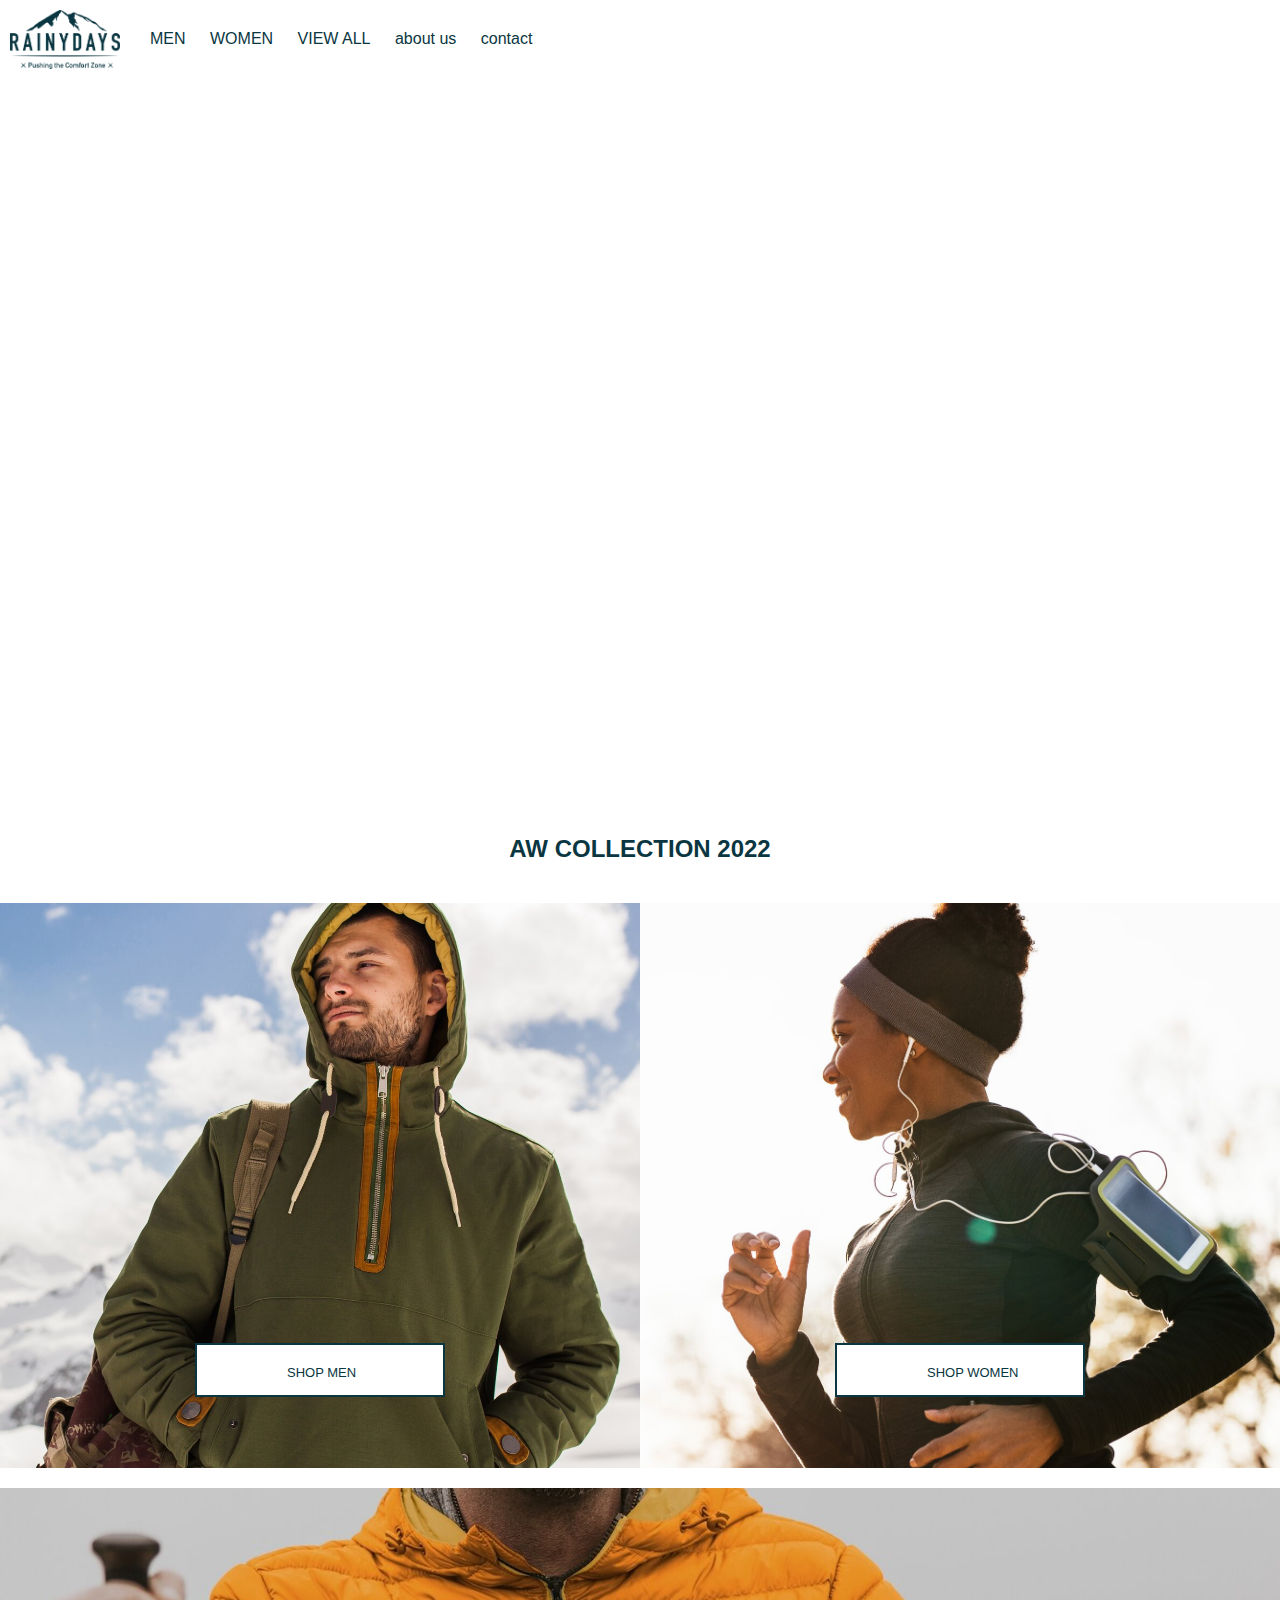
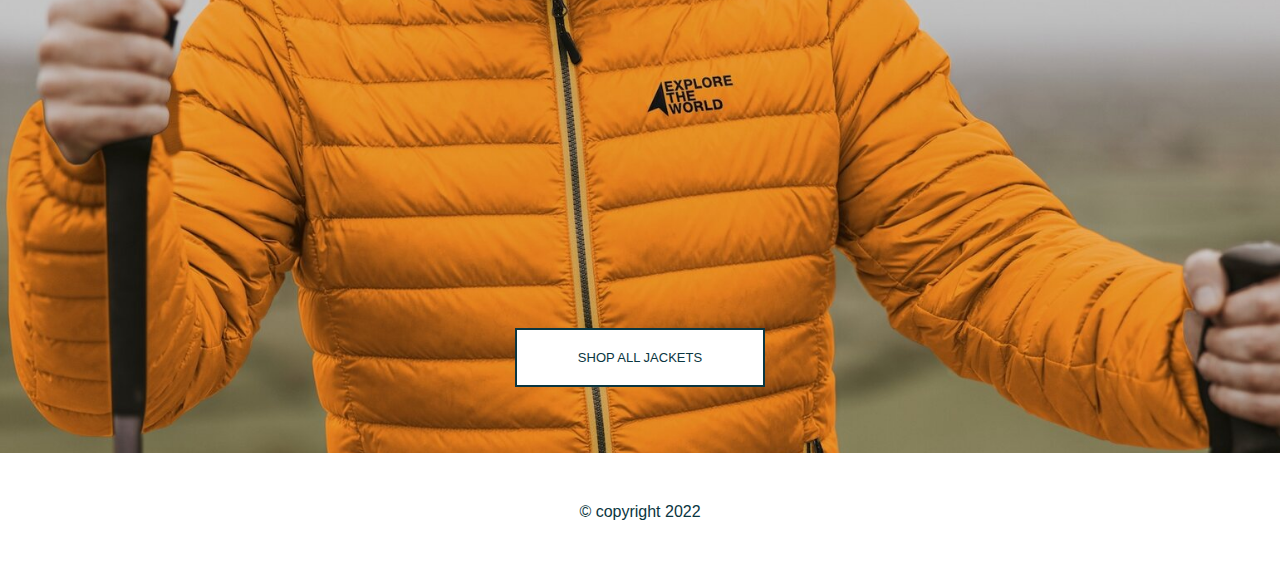
==== commit ca9e28bf: "wave:fixed links on home page" ====
--- a/index.html
+++ b/index.html
@@ -16,18 +16,17 @@
         <div class="menu-line"></div>
         <div class="menu-line"></div>
       </label>
-      <a class="logosmall" href="index.html"></a>
-      <a class="small-cart" href="../Rainydays_website_CA/ckeckout.html"></a>
+      <div class="logosmall"></div>
       <nav id="navbar-main" class="navbar-small">
         <div class="logo-container">
-          <a class="navlogo navlogo-big" href="index.html"></a>
+          <a class="navlogo-big" href="../index.html"></a>
         </div>
         <ul class="ul-big">
-          <li><a href="men.html">MEN</a></li>
-          <li><a href="women.html">WOMEN</a></li>
-          <li><a href="alljackets.html">VIEW ALL</a></li>
-          <li><a href="aboutus.html">about us</a></li>
-          <li><a href="contact.html">contact</a></li>
+          <li><a href="../men.html">MEN</a></li>
+          <li><a href="../women.html">WOMEN</a></li>
+          <li><a href="../alljackets.html">VIEW ALL</a></li>
+          <li><a href="../aboutus.html">about us</a></li>
+          <li><a href="../contact.html">contact</a></li>
         </ul>
       </nav>
     </header>
--- a/css/index.css
+++ b/css/index.css
@@ -760,10 +760,18 @@
     display: inline-block;
   }
 
+  
   .navlogo-big {
-    box-sizing: var(--box-sizing);
-    height: 50px;
-    margin-top: 15px;
+    background-image: url("../icons/RainyDays_logo1.png");
+    background-size: contain;
+    background-repeat: no-repeat;
+    display: flex;
+    flex-direction: row;
+    margin: 10px;
+    height: 70px;
+    width: 90px;
+    box-sizing: var(--box-sizing);
+   
   }
 
   .slidebig {
